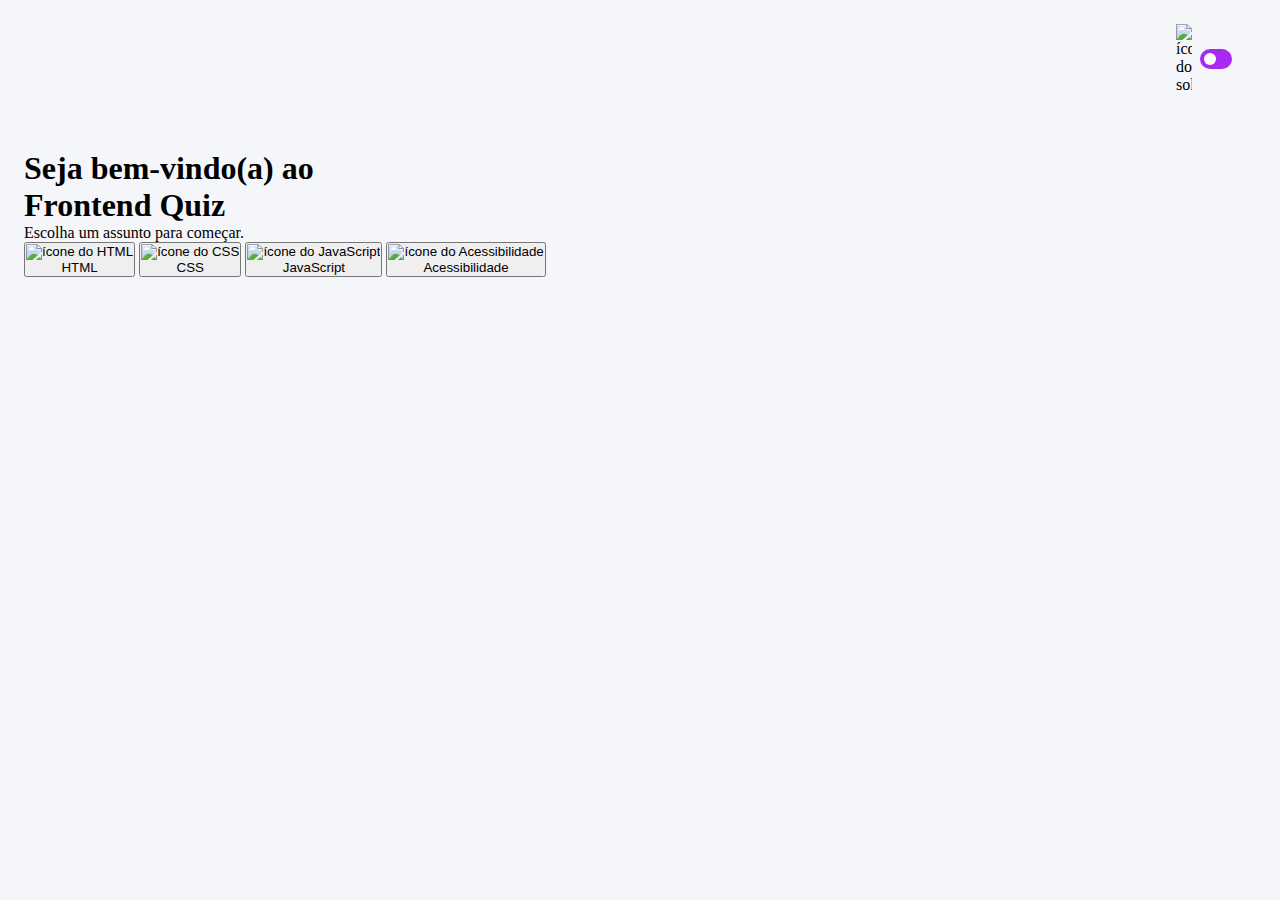
==== index.html @ aabc5301 "arrumando a disposicao do h1 na tela" ====
<!DOCTYPE html>
<html lang="pt-BR">
<head>
    <meta charset="UTF-8">
    <meta name="viewport" content="width=device-width, initial-scale=1.0">
    <link rel="stylesheet" href="style.css">
    <title>Quiz App</title>
</head>
<body>
    <header>
        <div class="tema">
            <img src="./assets/images/icon-sun-dark.svg" alt="ícone do sol">
            <button>
                <div></div>
            </button>
            <img src="./assets/images/icon-moon-dark.svg" alt="">
        </div>
    </header>

    <main>
        <section class="boas_vindas">
            <h1>
                Seja bem-vindo(a) ao <br>
                <strong>Frontend Quiz</strong>
            </h1>
            <p>Escolha um assunto para começar.</p>
        </section>

        <section class="assuntos">
            <button>
                <div>
                    <img src="./assets/images/icon-html.svg" alt="ícone do HTML">
                </div>
                HTML
            </button>
            <button>
                <div>
                    <img src="./assets/images/icon-css.svg" alt="ícone do CSS">
                </div>
                CSS
            </button>
            <button>
                <div>
                    <img src="./assets/images/icon-js.svg" alt="ícone do JavaScript">
                </div>
                JavaScript
            </button>
            <button>
                <div>
                    <img src="./assets/images/icon-accessibility.svg" alt="ícone do Acessibilidade">
                </div>
                Acessibilidade 
            </button>
        </section>    
    </main>
</body>
</html>
---- style.css ----
* {
    margin: 0;
    padding: 0;
    box-sizing: border-box;
}

:root {
    --bg-color: #f4f6fa;
    --purple: #a729f5;
    --white: #ffff;
    --bg-mobile: url(./assets/images/pattern-background-mobile-light.svg);
}

body {
    height: 100svh;
    background: var(--bg-mobile) var(--bg-color);
    background-repeat: no-repeat;
    background-size: cover;
}

header {
    padding: 16px 24px;
    display: flex;
    justify-content: flex-end;
}

.tema {
    padding: 8px 0;
    display: flex;
    align-items: center;
    gap: 8px;
}

.tema img {
    width: 16px;
}

.tema button {
    height: 20px;
    width: 32px;
    background: var(--purple);
    border: 0;
    border-radius: 999px;
    padding: 4px;
}

.tema button div {
    background: var(--white);
    width: 12px;
    height: 12px;
    border-radius: 999px;
}

main {
    padding: 32px 24px;
}
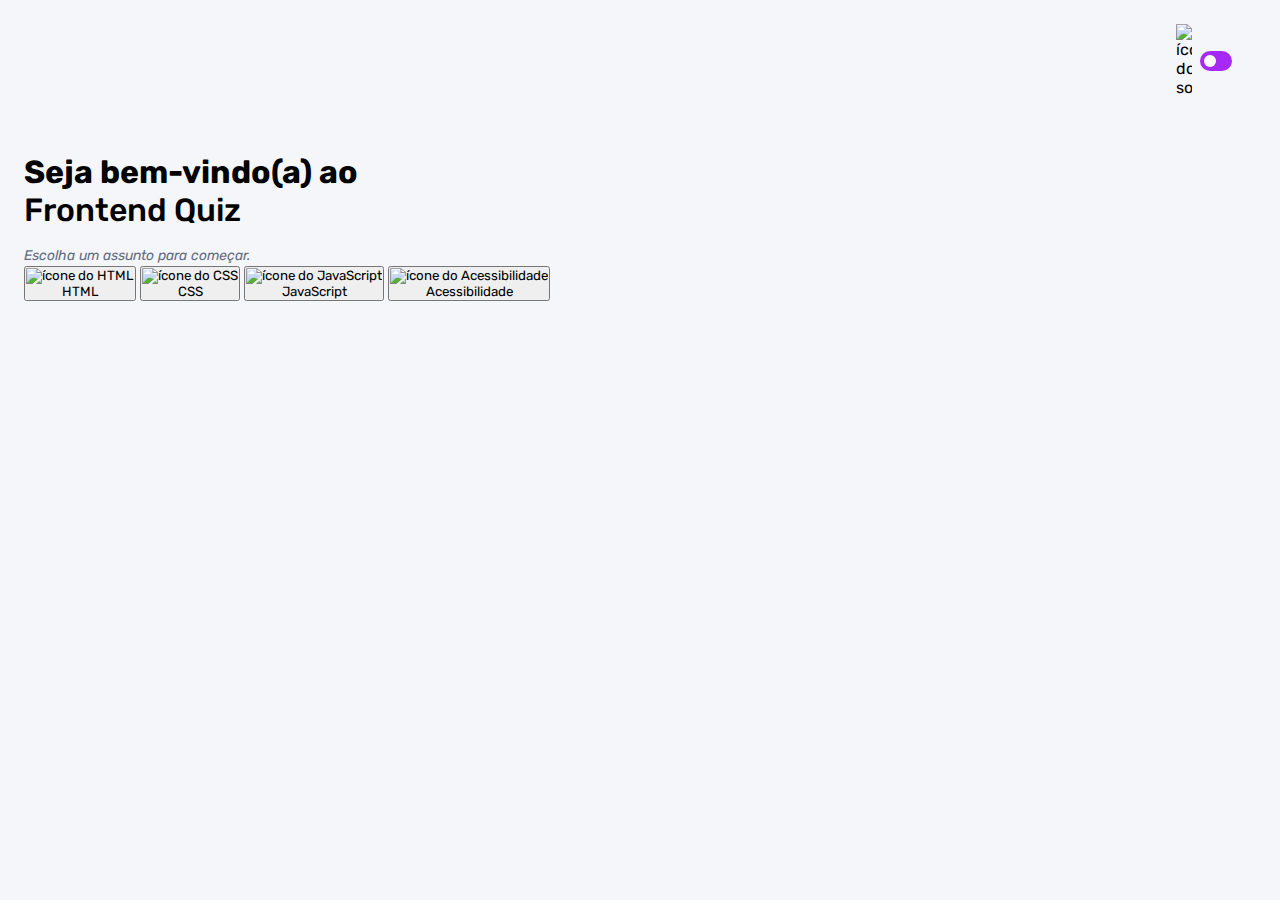
==== commit 8599e88a: "secao boas vindas estilizada" ====
--- a/index.html
+++ b/index.html
@@ -4,6 +4,9 @@
     <meta charset="UTF-8">
     <meta name="viewport" content="width=device-width, initial-scale=1.0">
     <link rel="stylesheet" href="style.css">
+    <link rel="preconnect" href="https://fonts.googleapis.com">
+    <link rel="preconnect" href="https://fonts.gstatic.com" crossorigin>
+    <link href="https://fonts.googleapis.com/css2?family=Rubik:ital,wght@0,300..900;1,300..900&display=swap" rel="stylesheet">
     <title>Quiz App</title>
 </head>
 <body>
--- a/style.css
+++ b/style.css
@@ -2,12 +2,15 @@
     margin: 0;
     padding: 0;
     box-sizing: border-box;
+    font-family: "Rubik", sans-serif ;
+    -webkit-font-smoothing: antialiased;
 }
-
 :root {
     --bg-color: #f4f6fa;
     --purple: #a729f5;
     --white: #ffff;
+    --primary-text-color: #313e51;
+    --secondary-text-color: #626c7f;
     --bg-mobile: url(./assets/images/pattern-background-mobile-light.svg);
 }
 
@@ -17,24 +20,20 @@
     background-repeat: no-repeat;
     background-size: cover;
 }
-
 header {
     padding: 16px 24px;
     display: flex;
     justify-content: flex-end;
 }
-
 .tema {
     padding: 8px 0;
     display: flex;
     align-items: center;
     gap: 8px;
 }
-
 .tema img {
     width: 16px;
 }
-
 .tema button {
     height: 20px;
     width: 32px;
@@ -43,14 +42,36 @@
     border-radius: 999px;
     padding: 4px;
 }
-
 .tema button div {
     background: var(--white);
     width: 12px;
     height: 12px;
     border-radius: 999px;
 }
-
 main {
     padding: 32px 24px;
+}
+
+main h1 {
+.boas_vindas {
+    margin-bottom: 40px;
+}
+
+.boas_vindas h1 {
+    font-size: 40px;
+    font-weight: 300;
+    color: var(--primary-text-color);
+}
+    margin-bottom: 16px;
+}
+
+.boas_vindas h1 strong {
+    font-weight: 500;
+}
+
+.boas_vindas p {
+    color: var(--secondary-text-color);
+    font-size: 14px;
+    line-height: 150%;
+    font-style: italic;
 }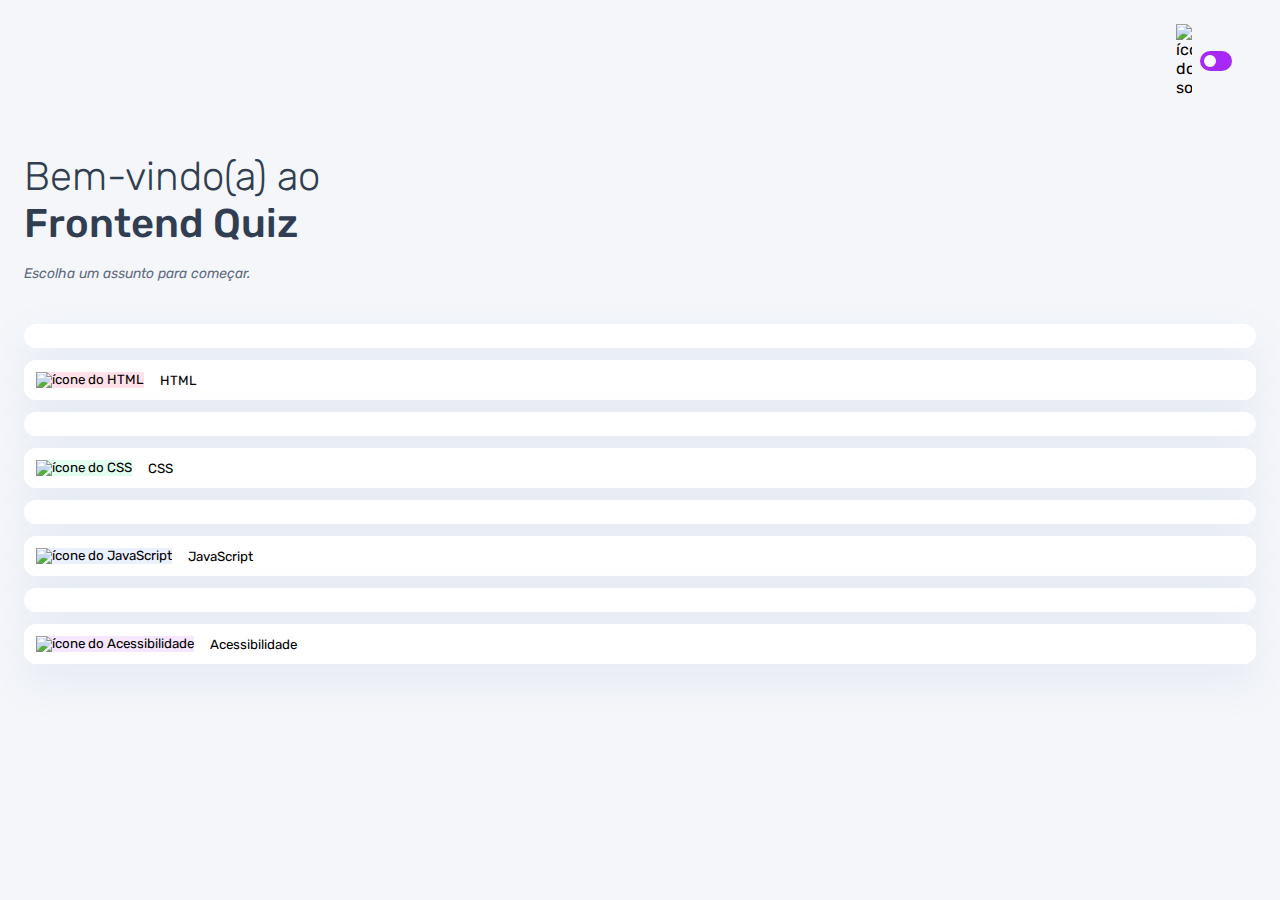
==== commit 8c5d6f13: "primeira parte da estilização dos botoes de assunto" ====
--- a/index.html
+++ b/index.html
@@ -3,10 +3,10 @@
 <head>
     <meta charset="UTF-8">
     <meta name="viewport" content="width=device-width, initial-scale=1.0">
-    <link rel="stylesheet" href="style.css">
     <link rel="preconnect" href="https://fonts.googleapis.com">
     <link rel="preconnect" href="https://fonts.gstatic.com" crossorigin>
     <link href="https://fonts.googleapis.com/css2?family=Rubik:ital,wght@0,300..900;1,300..900&display=swap" rel="stylesheet">
+    <link rel="stylesheet" href="style.css">
     <title>Quiz App</title>
 </head>
 <body>
@@ -19,11 +19,10 @@
             <img src="./assets/images/icon-moon-dark.svg" alt="">
         </div>
     </header>
-
+    
     <main>
         <section class="boas_vindas">
-            <h1>
-                Seja bem-vindo(a) ao <br>
+            <h1>Bem-vindo(a) ao <br>
                 <strong>Frontend Quiz</strong>
             </h1>
             <p>Escolha um assunto para começar.</p>
@@ -31,24 +30,31 @@
 
         <section class="assuntos">
             <button>
+            <button class="botao_html">
                 <div>
                     <img src="./assets/images/icon-html.svg" alt="ícone do HTML">
                 </div>
                 HTML
             </button>
+
             <button>
+            <button class="botao_css">
                 <div>
                     <img src="./assets/images/icon-css.svg" alt="ícone do CSS">
                 </div>
                 CSS
             </button>
+
             <button>
+            <button class="botao_javascript">
                 <div>
                     <img src="./assets/images/icon-js.svg" alt="ícone do JavaScript">
                 </div>
                 JavaScript
             </button>
+
             <button>
+            <button class="botao_acessibilidade">
                 <div>
                     <img src="./assets/images/icon-accessibility.svg" alt="ícone do Acessibilidade">
                 </div>
--- a/style.css
+++ b/style.css
@@ -9,31 +9,40 @@
     --bg-color: #f4f6fa;
     --purple: #a729f5;
     --white: #ffff;
+    --button-bg: #fff;
+    --bg-html: #ffe1e9;
+    --bg-css: #e0fdef;
+    --bg-javascript: #ebf0ff;
+    --bg-acesibilidade: #f6e7ff;
+    --shadow: 0px 16px 40px 0px rgba(143, 160, 193, 0.14);
     --primary-text-color: #313e51;
     --secondary-text-color: #626c7f;
     --bg-mobile: url(./assets/images/pattern-background-mobile-light.svg);
 }
-
 body {
     height: 100svh;
     background: var(--bg-mobile) var(--bg-color);
     background-repeat: no-repeat;
     background-size: cover;
 }
+
 header {
     padding: 16px 24px;
     display: flex;
     justify-content: flex-end;
 }
+
 .tema {
     padding: 8px 0;
     display: flex;
     align-items: center;
     gap: 8px;
 }
+
 .tema img {
     width: 16px;
 }
+
 .tema button {
     height: 20px;
     width: 32px;
@@ -42,17 +51,18 @@
     border-radius: 999px;
     padding: 4px;
 }
+
 .tema button div {
     background: var(--white);
     width: 12px;
     height: 12px;
     border-radius: 999px;
 }
+
 main {
     padding: 32px 24px;
 }
 
-main h1 {
 .boas_vindas {
     margin-bottom: 40px;
 }
@@ -61,7 +71,6 @@
     font-size: 40px;
     font-weight: 300;
     color: var(--primary-text-color);
-}
     margin-bottom: 16px;
 }
 
@@ -74,4 +83,37 @@
     font-size: 14px;
     line-height: 150%;
     font-style: italic;
+}
+
+.assuntos {
+    display: flex;
+    flex-direction: column;
+    gap: 12px;
+}
+
+.assuntos button {
+    border: none;
+    background: var(--button-bg);
+    display: flex;
+    align-items: center;
+    gap: 16px;
+    padding: 12px;
+    border-radius: 12px;
+    box-shadow: var(--shadow);
+}
+
+.botao_html div {
+    background: var(--bg-html);
+}
+
+.botao_css div {
+    background: var(--bg-css);
+}
+
+.botao_javascript div {
+    background: var(--bg-javascript);
+}
+
+.botao_acessibilidade div {
+    background: var(--bg-acesibilidade);
 }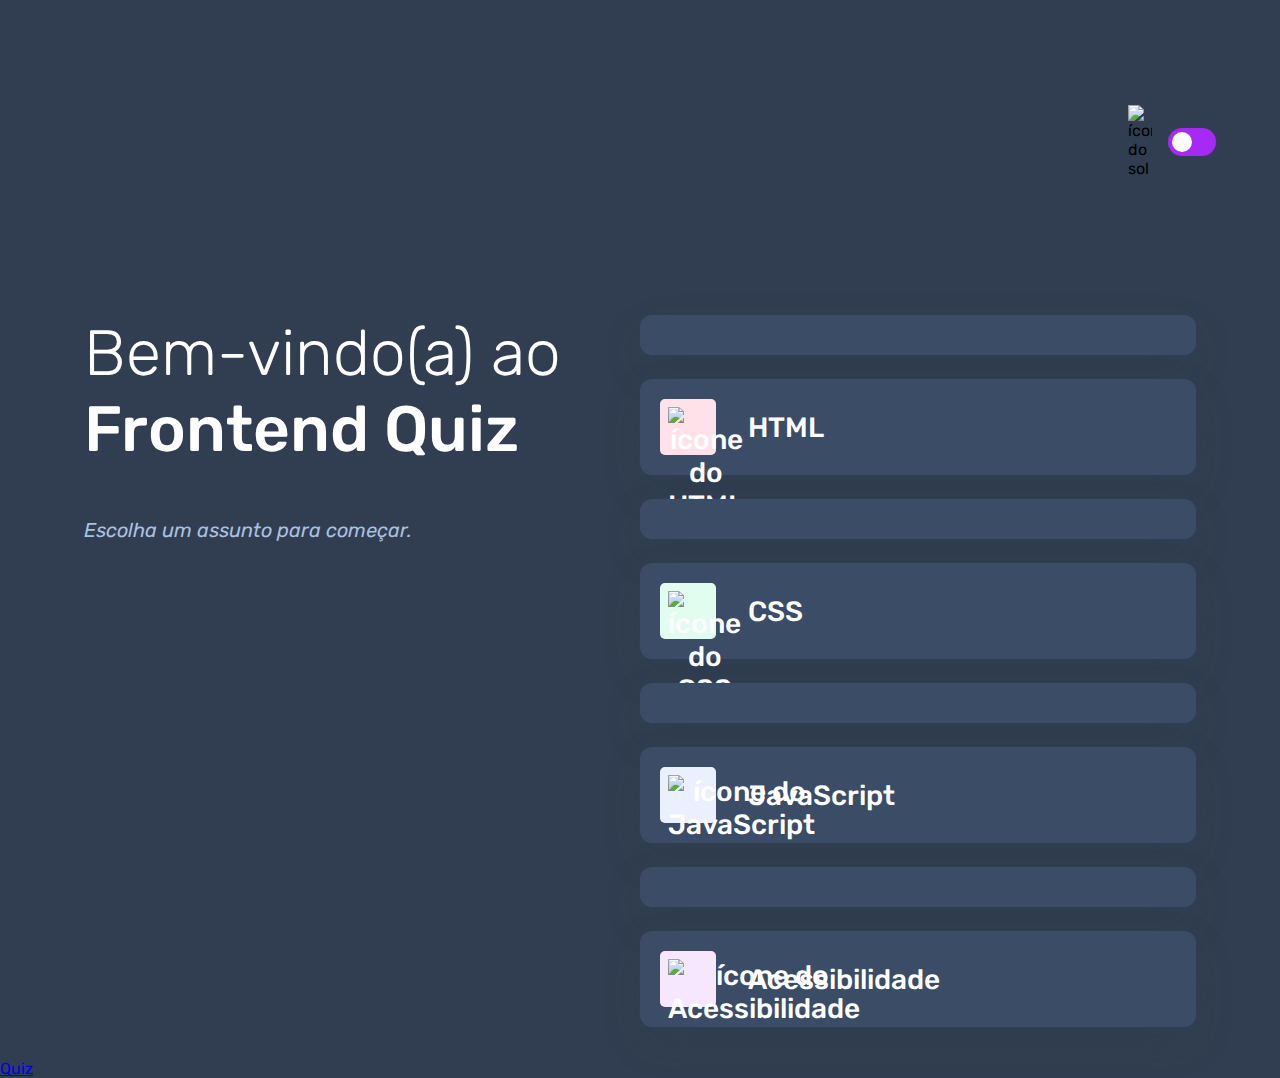
==== commit ec4f2da0: "quiz" ====
--- a/index.html
+++ b/index.html
@@ -9,7 +9,7 @@
     <link rel="stylesheet" href="style.css">
     <title>Quiz App</title>
 </head>
-<body>
+<body class="escuro">
     <header>
         <div class="tema">
             <img src="./assets/images/icon-sun-dark.svg" alt="ícone do sol">
@@ -62,5 +62,8 @@
             </button>
         </section>    
     </main>
+
+    <a href="./pages/quiz/quiz.html">Quiz</a>
+
 </body>
 </html>--- a/style.css
+++ b/style.css
@@ -18,7 +18,19 @@
     --primary-text-color: #313e51;
     --secondary-text-color: #626c7f;
     --bg-mobile: url(./assets/images/pattern-background-mobile-light.svg);
-}
+    --bg-desktop: url(./assets/images/pattern-background-desktop-light.svg);
+}
+
+body.escuro {
+    --bg-desktop: url(./assets/images/pattern-background-desktop-dark.svg);
+    --bg-mobile: url(./assets/images/pattern-background-mobile-dark.svg);
+    --bg-color: #313e51;
+    --primary-text-color: #fff;
+    --secondary-text-color: #abc1e1;
+    --button-bg: #3b4d66;
+    --shadow: 0px 16px 40px 0px rgba(49, 62, 81, 0.14);
+}
+
 body {
     height: 100svh;
     background: var(--bg-mobile) var(--bg-color);
@@ -100,6 +112,20 @@
     padding: 12px;
     border-radius: 12px;
     box-shadow: var(--shadow);
+    font-size: 18px;
+    font-weight: 500;
+    color: var(--primary-text-color);
+}
+
+.assuntos button div {
+    width: 40px;
+    height: 40px;
+    padding: 5px;
+    border-radius: 5px;
+}
+
+.assuntos button img {
+    width: 100%;
 }
 
 .botao_html div {
@@ -116,4 +142,70 @@
 
 .botao_acessibilidade div {
     background: var(--bg-acesibilidade);
+}
+
+@media(min-width: 1100px) {
+    body {
+        background: var(--bg-desktop) var(--bg-color);
+        background-size: cover;
+        background-repeat: no-repeat;
+    }
+
+    header {
+        margin-block: 81px;
+    }
+
+    .tema {
+        gap: 16px;
+    }
+
+    .tema img {
+
+        width: 24px;
+    }
+
+    .tema button {
+        width: 48px;
+        height: 28px;
+    }
+
+    .tema button div {
+        width: 20px;
+        height: 20px;
+    }
+
+    main {
+        display: flex;
+        max-width: 1160px;
+        margin-inline: auto;
+    }
+
+    section { 
+        width: 100%;
+    }
+
+    .boas_vindas h1 {
+        font-size: 64px;
+        margin-bottom: 48px;
+    }
+
+    .boas_vindas p {
+        font-size: 20px;
+    }
+
+    .assuntos {
+        gap: 24px;
+    }
+
+    .assuntos button {
+        font-size: 28px;
+        padding: 20px;
+        gap: 32px;
+    }
+
+    .assuntos button div {
+        width: 56px;
+        height: 56px;
+        padding: 8px;
+    }
 }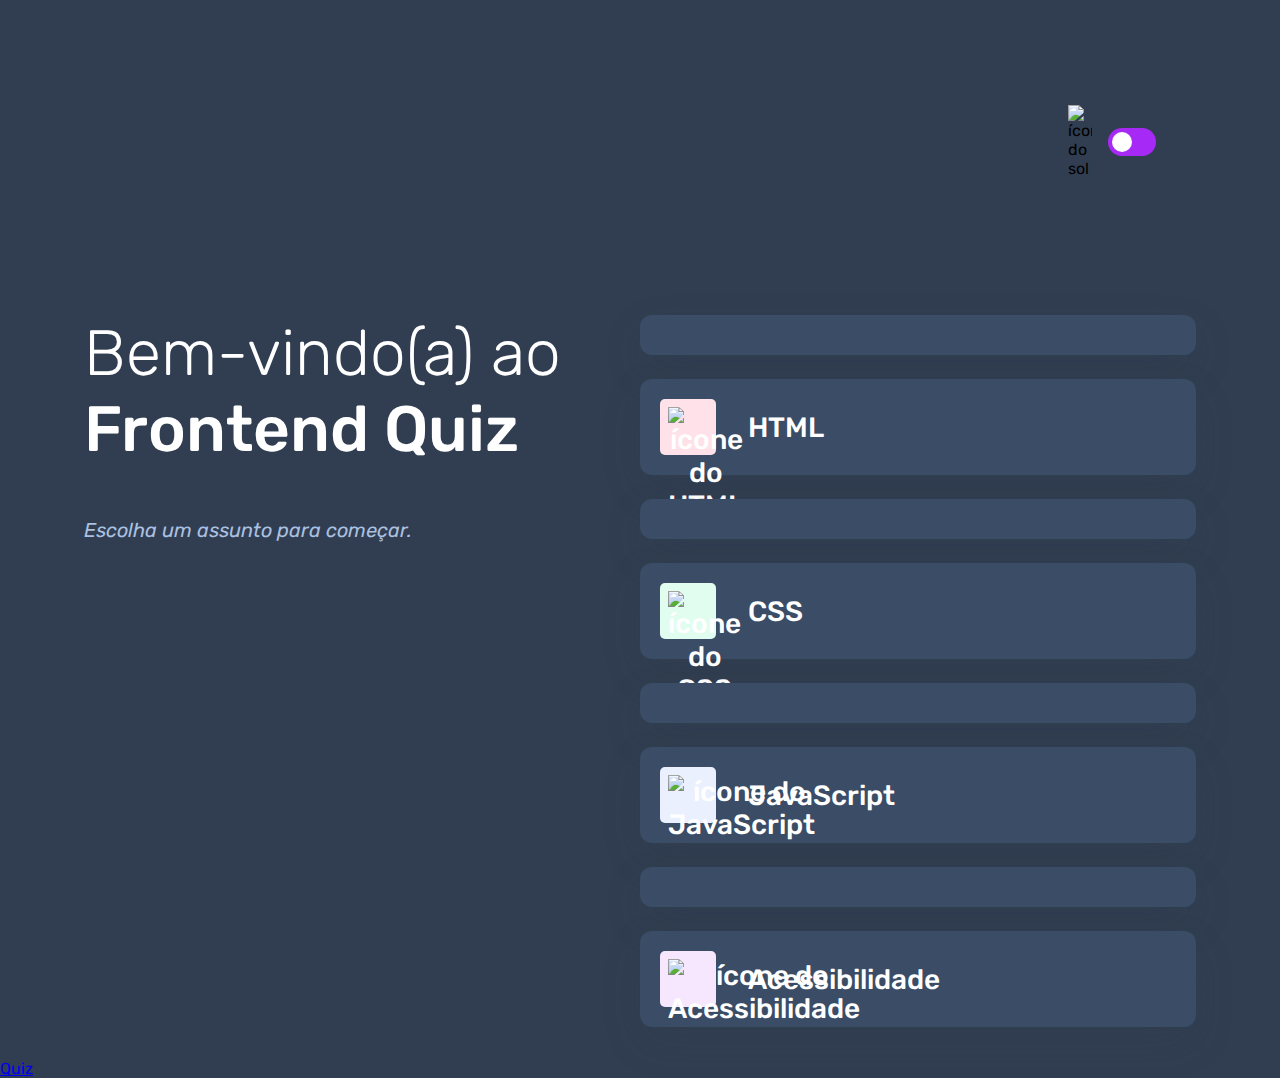
==== commit 216956fc: "js" ====
--- a/index.html
+++ b/index.html
@@ -7,6 +7,7 @@
     <link rel="preconnect" href="https://fonts.gstatic.com" crossorigin>
     <link href="https://fonts.googleapis.com/css2?family=Rubik:ital,wght@0,300..900;1,300..900&display=swap" rel="stylesheet">
     <link rel="stylesheet" href="style.css">
+    <script src="./script.js" defer></script>
     <title>Quiz App</title>
 </head>
 <body class="escuro">
--- a/style.css
+++ b/style.css
@@ -42,6 +42,8 @@
     padding: 16px 24px;
     display: flex;
     justify-content: flex-end;
+    max-width: 1160px;
+    margin-inline: auto;
 }
 
 .tema {
@@ -62,6 +64,7 @@
     border: 0;
     border-radius: 999px;
     padding: 4px;
+    display: flex;
 }
 
 .tema button div {
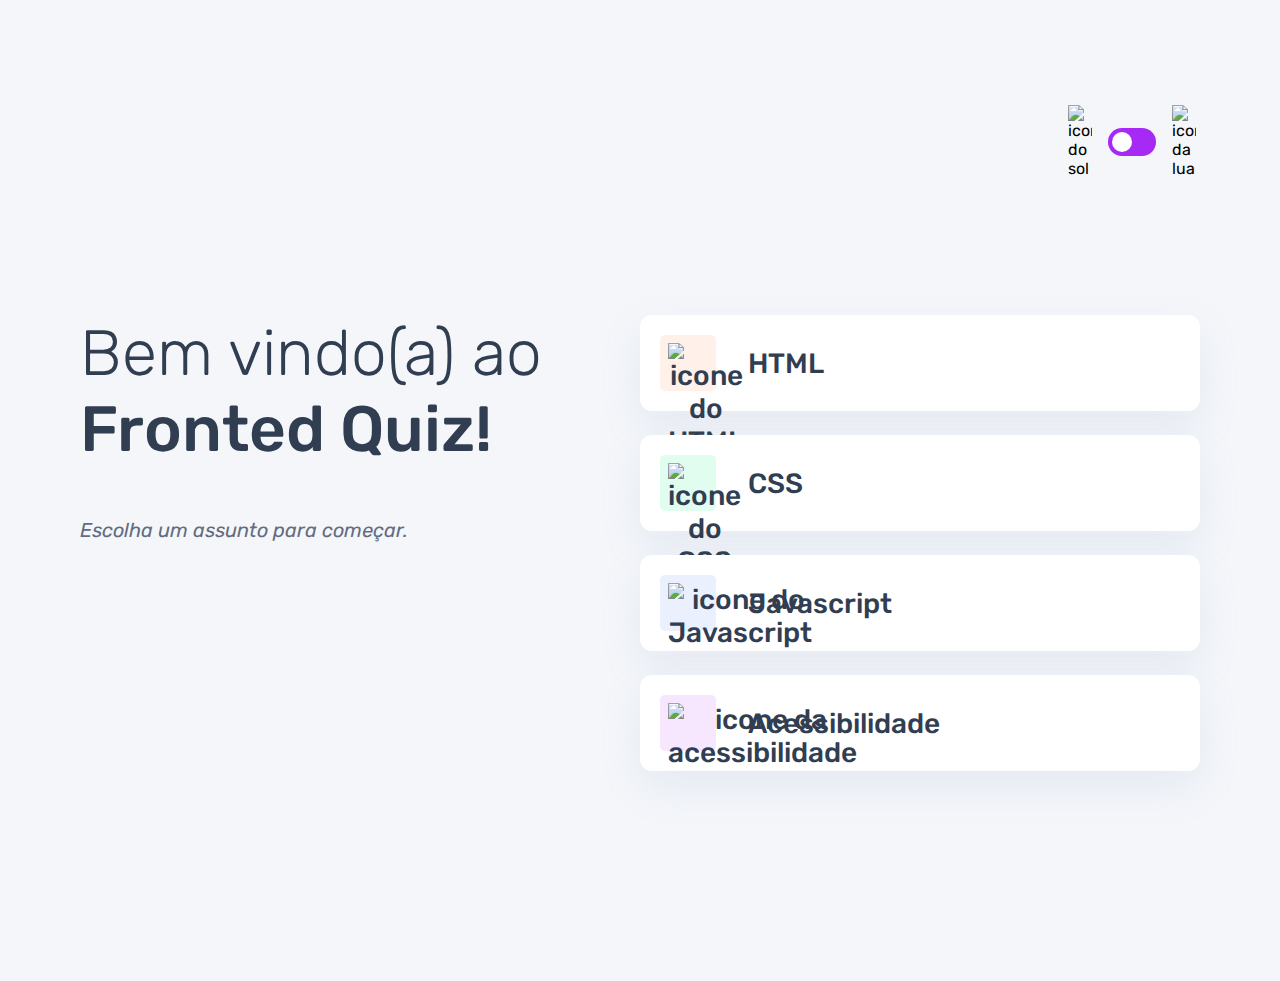
==== commit 7ecafa6c: "quase la" ====
--- a/index.html
+++ b/index.html
@@ -7,64 +7,59 @@
     <link rel="preconnect" href="https://fonts.gstatic.com" crossorigin>
     <link href="https://fonts.googleapis.com/css2?family=Rubik:ital,wght@0,300..900;1,300..900&display=swap" rel="stylesheet">
     <link rel="stylesheet" href="style.css">
-    <script src="./script.js" defer></script>
+    <script src="./script.js" type="module" defer></script>
     <title>Quiz App</title>
 </head>
-<body class="escuro">
+<body>
     <header>
         <div class="tema">
-            <img src="./assets/images/icon-sun-dark.svg" alt="ícone do sol">
+            <img src="./assets/images/icon-sun-dark.svg" alt="icone do sol">
             <button>
                 <div></div>
             </button>
-            <img src="./assets/images/icon-moon-dark.svg" alt="">
+            <img src="./assets/images/icon-moon-dark.svg" alt="icone da lua">
         </div>
     </header>
-    
+
     <main>
         <section class="boas_vindas">
-            <h1>Bem-vindo(a) ao <br>
-                <strong>Frontend Quiz</strong>
+            <h1>
+                 Bem vindo(a) ao <br>
+                <strong>Fronted Quiz!</strong>
             </h1>
+            
             <p>Escolha um assunto para começar.</p>
         </section>
 
         <section class="assuntos">
-            <button>
             <button class="botao_html">
                 <div>
-                    <img src="./assets/images/icon-html.svg" alt="ícone do HTML">
+                    <img src="./assets/images/icon-html.svg" alt="icone do HTML">
                 </div>
-                HTML
+               <span>HTML</span>
             </button>
 
-            <button>
             <button class="botao_css">
                 <div>
-                    <img src="./assets/images/icon-css.svg" alt="ícone do CSS">
+                    <img src="./assets/images/icon-css.svg" alt="icone do CSS">
                 </div>
-                CSS
+                <span>CSS</span>
             </button>
 
-            <button>
             <button class="botao_javascript">
                 <div>
-                    <img src="./assets/images/icon-js.svg" alt="ícone do JavaScript">
+                    <img src="./assets/images/icon-javascript.svg" alt="icone do Javascript">
                 </div>
-                JavaScript
+                <span>Javascript</span>
             </button>
 
-            <button>
             <button class="botao_acessibilidade">
                 <div>
-                    <img src="./assets/images/icon-accessibility.svg" alt="ícone do Acessibilidade">
+                    <img src="./assets/images/icon-acessibilidade.svg" alt="icone da acessibilidade">
                 </div>
-                Acessibilidade 
+                <span>Acessibilidade</span>
             </button>
-        </section>    
+        </section>
     </main>
-
-    <a href="./pages/quiz/quiz.html">Quiz</a>
-
 </body>
 </html>--- a/style.css
+++ b/style.css
@@ -1,33 +1,34 @@
-* {
+*{
     margin: 0;
     padding: 0;
     box-sizing: border-box;
-    font-family: "Rubik", sans-serif ;
-    -webkit-font-smoothing: antialiased;
-}
+    font-family: "Rubik", sans-serif;
+    -webkit-font-smoothig: antialiased;
+}
+
 :root {
-    --bg-color: #f4f6fa;
-    --purple: #a729f5;
-    --white: #ffff;
-    --button-bg: #fff;
-    --bg-html: #ffe1e9;
-    --bg-css: #e0fdef;
-    --bg-javascript: #ebf0ff;
-    --bg-acesibilidade: #f6e7ff;
+    --bg-color:                 #f4f6fa; 
+    --purple:                   #a729f5;
+    --primary-text-color:       #313e51;
+    --secondary-text-color:     #626c7f;
+    --button-bg:                #fff;
     --shadow: 0px 16px 40px 0px rgba(143, 160, 193, 0.14);
-    --primary-text-color: #313e51;
-    --secondary-text-color: #626c7f;
+    --bg-html:                  #fff1e9;
+    --bg-css:                   #e0fdef;
+    --bg-javascript:            #ebf0ff;
+    --bg_acessibilidade:        #f6e7ff;
+    --white:                    #fff;
     --bg-mobile: url(./assets/images/pattern-background-mobile-light.svg);
     --bg-desktop: url(./assets/images/pattern-background-desktop-light.svg);
 }
 
 body.escuro {
+    --bg-color:                 #313e51;
+    --bg-mobile: url(./assets/images/pattern-background-mobile-dark.svg);
     --bg-desktop: url(./assets/images/pattern-background-desktop-dark.svg);
-    --bg-mobile: url(./assets/images/pattern-background-mobile-dark.svg);
-    --bg-color: #313e51;
-    --primary-text-color: #fff;
-    --secondary-text-color: #abc1e1;
-    --button-bg: #3b4d66;
+    --primary-text-color:       #fff;
+    --secondary-text-color:     #abc1e1;
+    --button-bg:                #3b4d66;
     --shadow: 0px 16px 40px 0px rgba(49, 62, 81, 0.14);
 }
 
@@ -53,7 +54,7 @@
     gap: 8px;
 }
 
-.tema img {
+.tema img{
     width: 16px;
 }
 
@@ -65,6 +66,7 @@
     border-radius: 999px;
     padding: 4px;
     display: flex;
+    cursor: pointer;
 }
 
 .tema button div {
@@ -118,6 +120,7 @@
     font-size: 18px;
     font-weight: 500;
     color: var(--primary-text-color);
+    cursor: pointer;
 }
 
 .assuntos button div {
@@ -139,12 +142,12 @@
     background: var(--bg-css);
 }
 
-.botao_javascript div {
+.botao_javascript div{
     background: var(--bg-javascript);
 }
 
 .botao_acessibilidade div {
-    background: var(--bg-acesibilidade);
+    background: var(--bg_acessibilidade);
 }
 
 @media(min-width: 1100px) {
@@ -163,7 +166,6 @@
     }
 
     .tema img {
-
         width: 24px;
     }
 
@@ -171,7 +173,7 @@
         width: 48px;
         height: 28px;
     }
-
+    
     .tema button div {
         width: 20px;
         height: 20px;
@@ -179,11 +181,11 @@
 
     main {
         display: flex;
-        max-width: 1160px;
+        max-width: 1168px;
         margin-inline: auto;
     }
 
-    section { 
+    section {
         width: 100%;
     }
 
@@ -207,8 +209,8 @@
     }
 
     .assuntos button div {
-        width: 56px;
-        height: 56px;
-        padding: 8px;
+         width: 56px;
+         height: 56px;
+         padding: 8px;
     }
 }